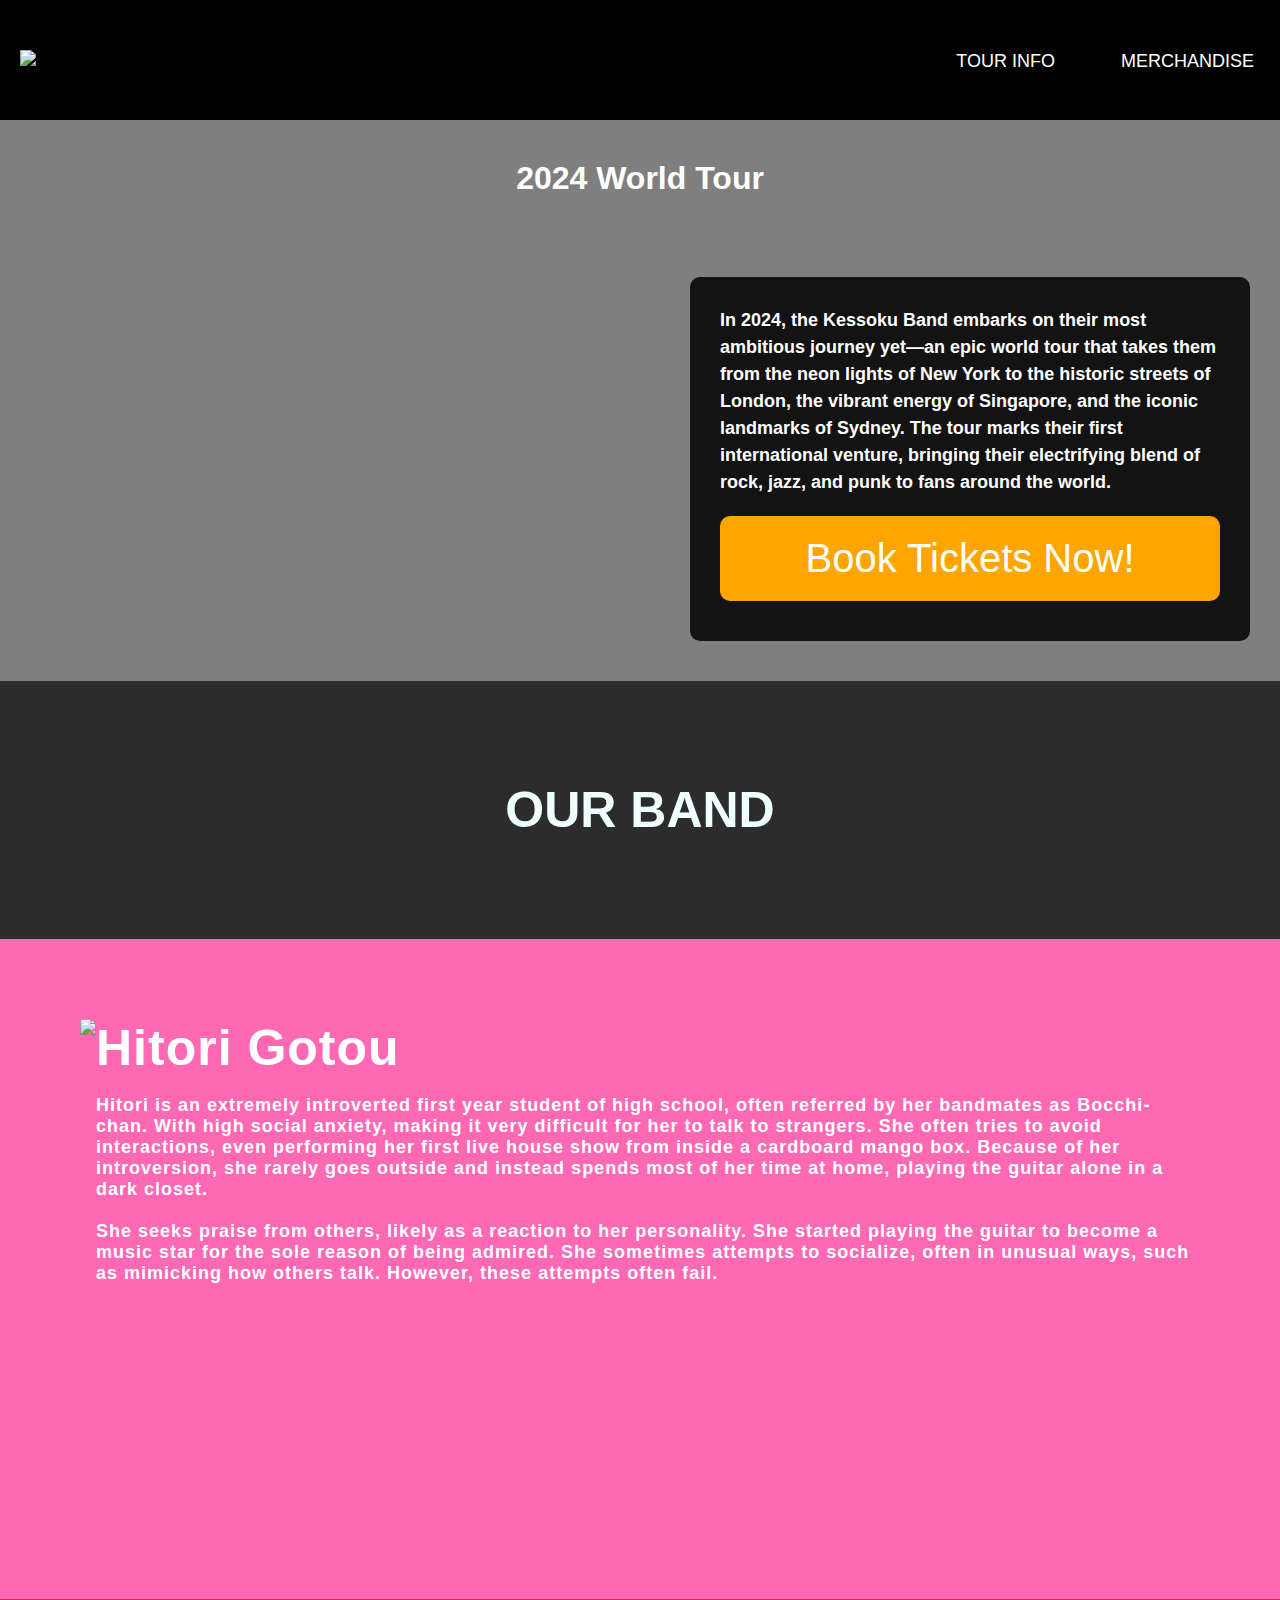
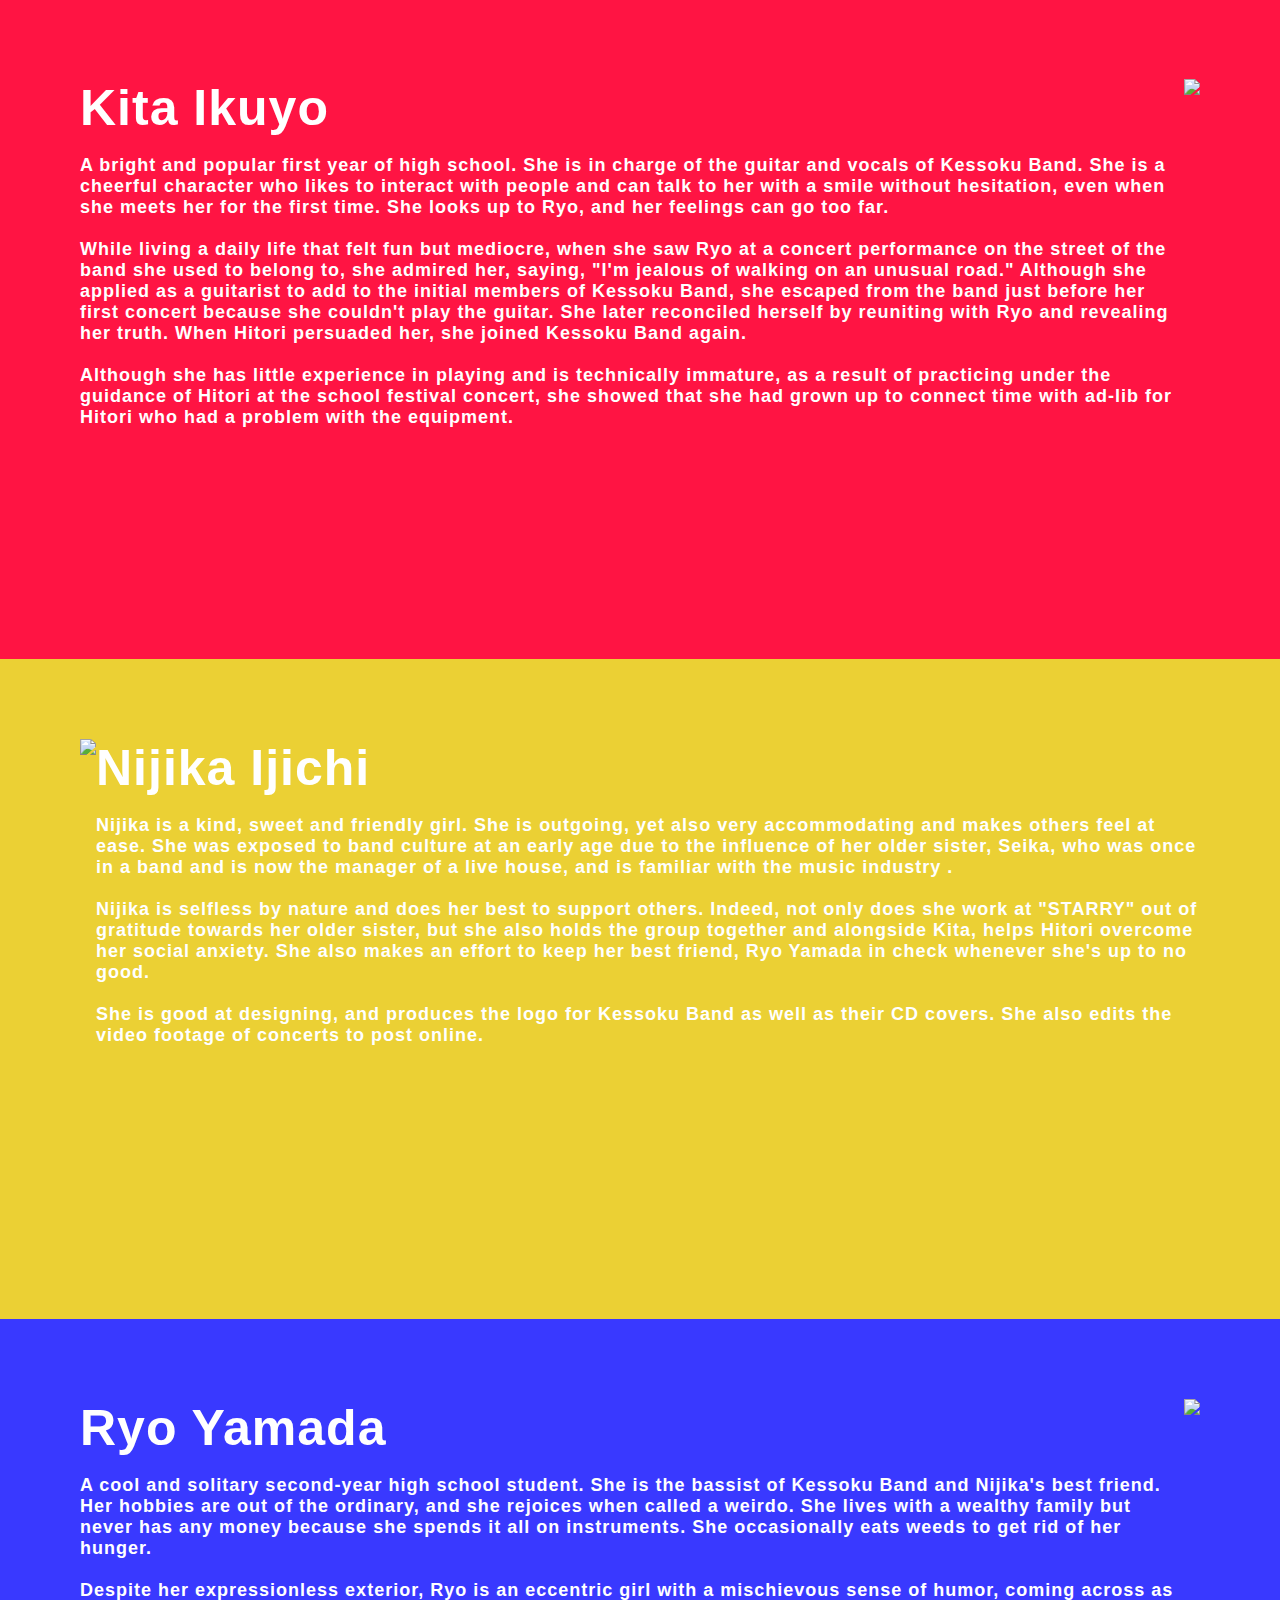
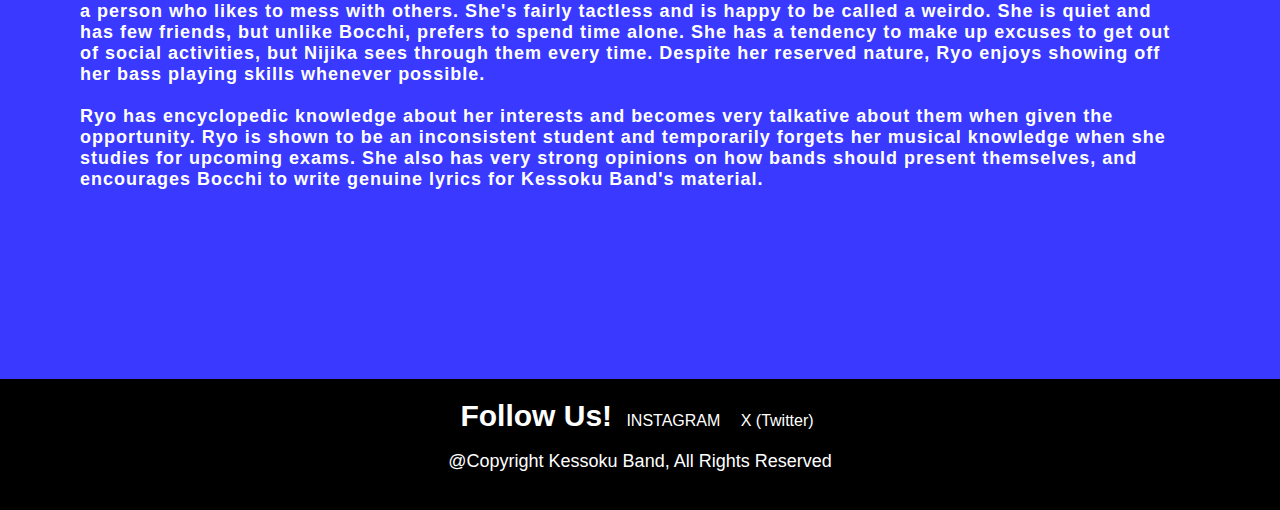
==== index.html @ 8f7a017b "w" ====
<!DOCTYPE html>
<html lang="en">
    <head>
        <title>Kessoku Band Official Website</title>
        <meta charset="UTF-8">
        <meta name="viewport" content="width=device-width, initial-scale=1.0">
        <link rel="stylesheet" href="Home-style.css">
    </head>
    <body>
        <header>
            <div class="flex-container">
                <div class="box" id="Top-Bar">
                    <a href="Home.html">
                        <img src="https://static.wikia.nocookie.net/bocchi-the-rock/images/6/68/Kessoku_Band_Logo.svg/revision/latest/scale-to-width-down/1000?cb=20221218052027"
                             height="120">
                    </a>
                </div>
            </div>
        
            <div class="button-container">
                <a href="Tour.html">
                    <button class="invisible-button1">Tour Info</button>
                </a>
                <a href="Merchandise.html">
                    <button class="invisible-button2">Merchandise</button>
                </a>
            </div>
        </header>

       

        <section id="section1">
            <h1> 2024 World Tour</h1>
            <div class="intro-container">
                <iframe width="560" height="315" src="https://www.youtube.com/embed/iZ_d6F_uywA?si=iFgRoFKEYOn3cvtF" title="YouTube video player" frameborder="0" allow="accelerometer; autoplay; clipboard-write; encrypted-media; gyroscope; picture-in-picture; web-share" referrerpolicy="strict-origin-when-cross-origin" allowfullscreen></iframe>
                <h2>
                    <p>
                        In 2024, the Kessoku Band embarks on their most ambitious journey yet—an epic world tour that takes them from the neon lights of New York to the historic streets of London, the vibrant energy of Singapore, and the iconic landmarks of Sydney. The tour marks their first international venture, bringing their electrifying blend of rock, jazz, and punk to fans around the world.
                    </p>
                    <a href="Tour.html">
                        <button class="big-button">Book Tickets Now!</button>
                    </a>
                </h2>
            </div>
        </section>
        <section id="section2">
            <div class="about-container">
                <h3>Our Band</h3>
            </div>
            <div class="bocchi-container">
                <img src="https://static.wikia.nocookie.net/bocchi-the-rock/images/9/98/Hitori_Gotoh_Character_Design_2.png/revision/latest?cb=20220915114341">
                <strong style="font-size: 50px; letter-spacing: 1px; color: white; font-family: Impact, Haettenschweiler, 'Arial Narrow Bold', sans-serif;">Hitori Gotou
                    <p>
                        Hitori is an extremely introverted first year student of high school, often referred by her bandmates as Bocchi-chan. With high social anxiety, making it very difficult for her to talk to strangers. She often tries to avoid interactions, even performing her first live house show from inside a cardboard mango box. Because of her introversion, she rarely goes outside and instead spends most of her time at home, playing the guitar alone in a dark closet.
                        <br><br>
                        She seeks praise from others, likely as a reaction to her personality. She started playing the guitar to become a music star for the sole reason of being admired. She sometimes attempts to socialize, often in unusual ways, such as mimicking how others talk. However, these attempts often fail.
                    </p>
                </strong>
            </div>
            <div class="kita-container">
                <img src="https://static.wikia.nocookie.net/bocchi-the-rock/images/a/a8/Ikuyo_Kita_Character_Design_2.png/revision/latest?cb=20220915114342">
                <strong style="font-size: 50px; letter-spacing: 1px; color: white; font-family: Impact, Haettenschweiler, 'Arial Narrow Bold', sans-serif;">Kita Ikuyo
                    <p>
                        A bright and popular first year of high school. She is in charge of the guitar and vocals of Kessoku Band. She is a cheerful character who likes to interact with people and can talk to her with a smile without hesitation, even when she meets her for the first time. She looks up to Ryo, and her feelings can go too far.
                    
                        <br><br>
                        While living a daily life that felt fun but mediocre, when she saw Ryo at a concert performance on the street of the band she used to belong to, she admired her, saying, "I'm jealous of walking on an unusual road." Although she applied as a guitarist to add to the initial members of Kessoku Band, she escaped from the band just before her first concert because she couldn't play the guitar. She later reconciled herself by reuniting with Ryo and revealing her truth. When Hitori persuaded her, she joined Kessoku Band again.
                        <br><br>
                        Although she has little experience in playing and is technically immature, as a result of practicing under the guidance of Hitori at the school festival concert, she showed that she had grown up to connect time with ad-lib for Hitori who had a problem with the equipment.
                        
                    </p>
                </strong>
            </div>
            <div class="nijika-container">
                <img src="https://static.wikia.nocookie.net/bocchi-the-rock/images/9/92/Nijika_Ijichi_Character_Design_2.png/revision/latest?cb=20220915114343">
                <strong style="font-size: 50px; letter-spacing: 1px; color: white; font-family: Impact, Haettenschweiler, 'Arial Narrow Bold', sans-serif;">Nijika Ijichi
                    <p>
                        Nijika is a kind, sweet and friendly girl. She is outgoing, yet also very accommodating and makes others feel at ease. She was exposed to band culture at an early age due to the influence of her older sister, Seika, who was once in a band and is now the manager of a live house, and is familiar with the music industry .
                        <br><br>
                        
                        Nijika is selfless by nature and does her best to support others. Indeed, not only does she work at "STARRY" out of gratitude towards her older sister, but she also holds the group together and alongside Kita, helps Hitori overcome her social anxiety. She also makes an effort to keep her best friend, Ryo Yamada in check whenever she's up to no good.
                        <br><br>
                        She is good at designing, and produces the logo for Kessoku Band as well as their CD covers. She also edits the video footage of concerts to post online.
                    </p>
                </strong>
            </div>
            <div class="ryo-container">
                <img src="https://static.wikia.nocookie.net/bocchi-the-rock/images/4/4a/Ryo_Yamada_Character_Design_2.png/revision/latest?cb=20220915114345">
                <strong style="font-size: 50px;letter-spacing: 1px; color: white; font-family: Impact, Haettenschweiler, 'Arial Narrow Bold', sans-serif;">Ryo Yamada
                    <p>
                        A cool and solitary second-year high school student. She is the bassist of Kessoku Band and Nijika's best friend. Her hobbies are out of the ordinary, and she rejoices when called a weirdo. She lives with a wealthy family but never has any money because she spends it all on instruments. She occasionally eats weeds to get rid of her hunger.
                        <br><br>
                        Despite her expressionless exterior, Ryo is an eccentric girl with a mischievous sense of humor, coming across as a person who likes to mess with others. She's fairly tactless and is happy to be called a weirdo. She is quiet and has few friends, but unlike Bocchi, prefers to spend time alone. She has a tendency to make up excuses to get out of social activities, but Nijika sees through them every time. Despite her reserved nature, Ryo enjoys showing off her bass playing skills whenever possible.
                        <br><br>
                        Ryo has encyclopedic knowledge about her interests and becomes very talkative about them when given the opportunity. Ryo is shown to be an inconsistent student and temporarily forgets her musical knowledge when she studies for upcoming exams. She also has very strong opinions on how bands should present themselves, and encourages Bocchi to write genuine lyrics for Kessoku Band's material.
                    </p>
                </strong>
            </div>

        </section>
        <footer>
            <div class="footer-container">
                <b style="font-size: 30px; color: white; font-family: 'Segoe UI', Tahoma, Geneva, Verdana, sans-serif;">
                    Follow Us!
                    <a href="https://www.instagram.com/btr_anime/?hl=en">
                        <button class="instagram">INSTAGRAM</button>
                    </a>
                    <a href="https://x.com/btr_anime">
                        <button class="twitter">X (Twitter)</button>
                    </a>
                    
                </b>
                <p style="color: white;">@Copyright Kessoku Band, All Rights Reserved</p>
            </div>
            
            
        </footer>
    </body>
</html>
---- Home-style.css ----
@media only screen and (max-width: 600px) {
    body {
        font-size: 14px;  /* Adjust font size for smaller screens */
    }

    header {
        padding: 10px;
    }
    
    .container {
        width: 100%;  /* Full-width layout for small screens */
    }
}


body {
    background-image: url("https://static.animecorner.me/2024/04/1712900913-6965.webp");
    background-size: cover; /* Ensure it covers the entire screen */
    background-position: center; /* Centers the background image */
    background-attachment: fixed; /* Keeps the background fixed while scrolling */
    margin: 0; /* Removes default margin */
    padding: 0; /* Removes default padding */
    position: relative; /* Ensure that pseudo-element can be positioned absolutely */
}



.flex-container {
    display: flex;
    justify-content: space-between; /* Spreads content evenly */
    align-items: center; /* Centers items vertically */
    height: 120px;
    background-color: black;
    padding: 0 20px; /* Adds padding on the sides for spacing */
}

#Top-Bar img {
    height: 120px; /* Ensures the image has a consistent height */
    object-fit: contain; /* Prevents image distortion */
}

button {
    background: none; /* Removes button background */
    border: none; /* Removes border */
    color: white; /* Sets text color */
    font-size: 16px; /* Adjusts font size */
    cursor: pointer; /* Indicates it's clickable */
    transition: 0.3s ease; /* Smooth hover effect */
}
.button-container {
    position: absolute; /* Position this container absolutely within the body */
    top: 50px;  /* Adjust the top position */
    right: 20px;  /* Adjust the right position */
    justify-content: flex-end;  /* Aligns buttons to the right side */
    text-decoration: none;
}
button:hover {
    opacity: 0.7; /* Changes opacity when hovering */
}

button:focus {
    outline: none; /* Remove outline on focus */
}

.invisible-button1, .invisible-button2 {
    font-size: 18px; /* Increases button font size */
    text-transform: uppercase; /* Makes the text uppercase */
    margin-left: 50px;  /* Adds space between buttons */
}

.intro-container{
    justify-content: center;

}

a {
    text-decoration: none;
}
 h1 {
    color: white;
    display: flex;
    justify-content: center;
    align-items: center;
    margin: 0;
    font-size: 2rem;
    font-family: 'Franklin Gothic Medium', 'Arial Narrow', Arial, sans-serif;
    padding: 40px;
}
 h2 {
    background-color: rgb(19, 19, 19);
    padding: 30px;
    color: rgb(255, 255, 255);
    font-family: Arial, Helvetica, sans-serif;
    border-radius: 10px;
    display: flex;
    flex-direction: column;  /* Stack h2 content vertically */
    justify-content: center;  /* Centers content inside the h2 */
    gap: 10px;  /* Adds space between the p and the h2 title */
    width: 500px;  /* Set fixed width */
    overflow: auto;

}
#section1{
    background-color: rgba(0, 0, 0, 0.5);
    background-blend-mode: darken;
    
}
.intro-container {
    display: flex;
    justify-content: center;  /* Centers content horizontally */
    align-items: center;      /* Centers content vertically */
    gap: 100px;                /* Adds space between iframe and h1 */
    max-width: 100%;          /* Prevents overflow */
    padding: 20px;            /* Optional padding */
}

p{
    font-size: large;
    font-family: 'Gill Sans', 'Gill Sans MT', Calibri, 'Trebuchet MS', sans-serif;
}
h2 p {
    margin: 0;  /* Removes default margin for p */
    line-height: 1.5;  /* Adjust line height for spacing between text lines */
}
.big-button{
    background-color: orange;
    font-family: Impact, Haettenschweiler, 'Arial Narrow Bold', sans-serif ;

    font-size: 40px;
    padding: 20px;
    width: 500px;
    border-radius: 10px;

    display: block;   /* Makes the button a block-level element */
    margin: 10px auto;   
    text-align: center;

}
.about-container{
    text-transform: uppercase;
    font-family: 'Trebuchet MS', 'Lucida Sans Unicode', 'Lucida Grande', 'Lucida Sans', Arial, sans-serif;
    display: flex;
    background-color: rgb(44, 44, 44);
    justify-content: center;
    padding: 50px;

}
h3{
    font-size: 50px;
    color: azure;
}

.bocchi-container{
    background-color: rgb(255, 105, 180);
    display: flex;
    padding: 80px;
}
.bocchi-container img{
    height: 500px;
}
.kita-container{
    background-color: rgb(255, 20, 67);
    display: flex;
    flex-direction: row-reverse;
    padding: 80px;
}
.kita-container img{
    height: 500px;
}
.nijika-container{
    background-color: rgb(235, 208, 52);
    display: flex;
    padding: 80px;
}
.nijika-container img{
    height: 500px;
}
    
.ryo-container{
    background-color: rgb(57, 57, 255);
    display: flex;
    flex-direction: row-reverse;
    padding: 80px;
}
.ryo-container img{
    height: 500px;
}
.footer-container{
    background-color: black;
    display: flex;
    justify-content: center;
    flex-direction: column;  /* Stack the items vertically */
    align-items: center;     /* Center the items horizontally */
    padding: 20px;
}
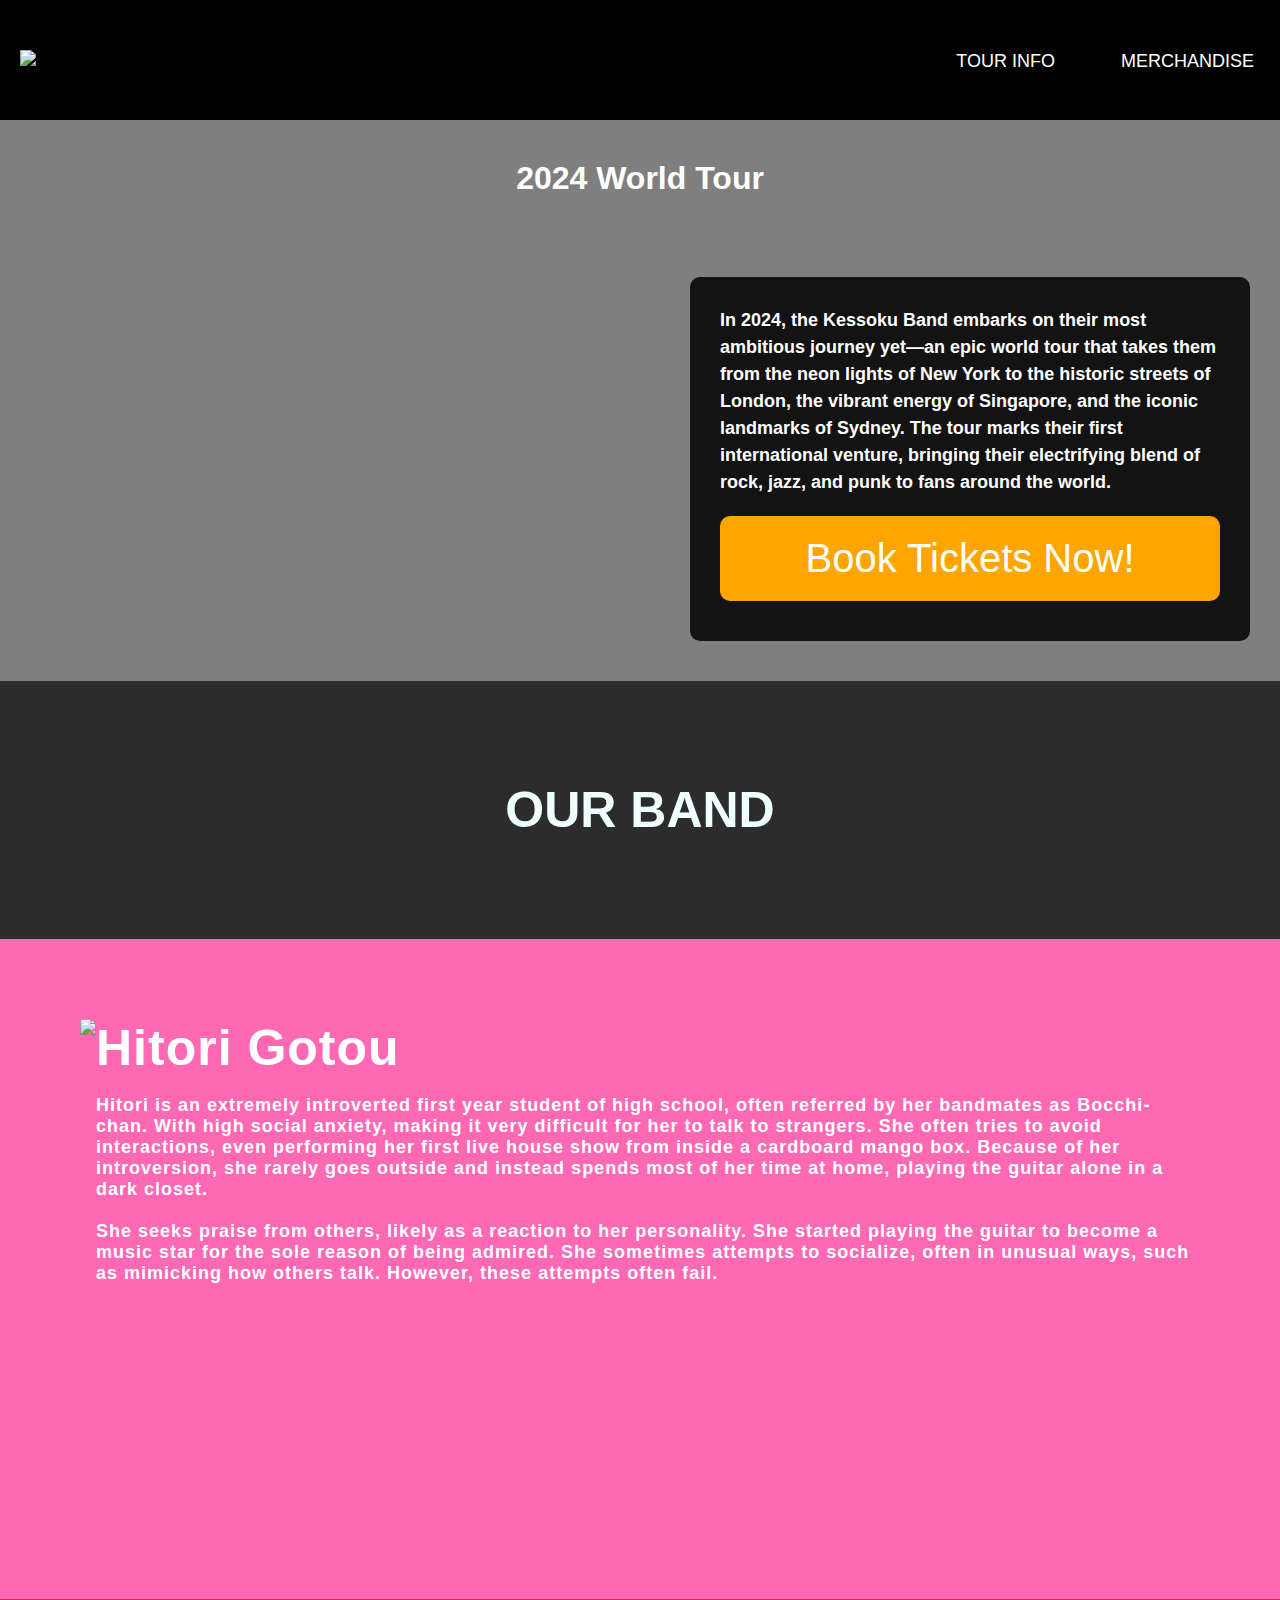
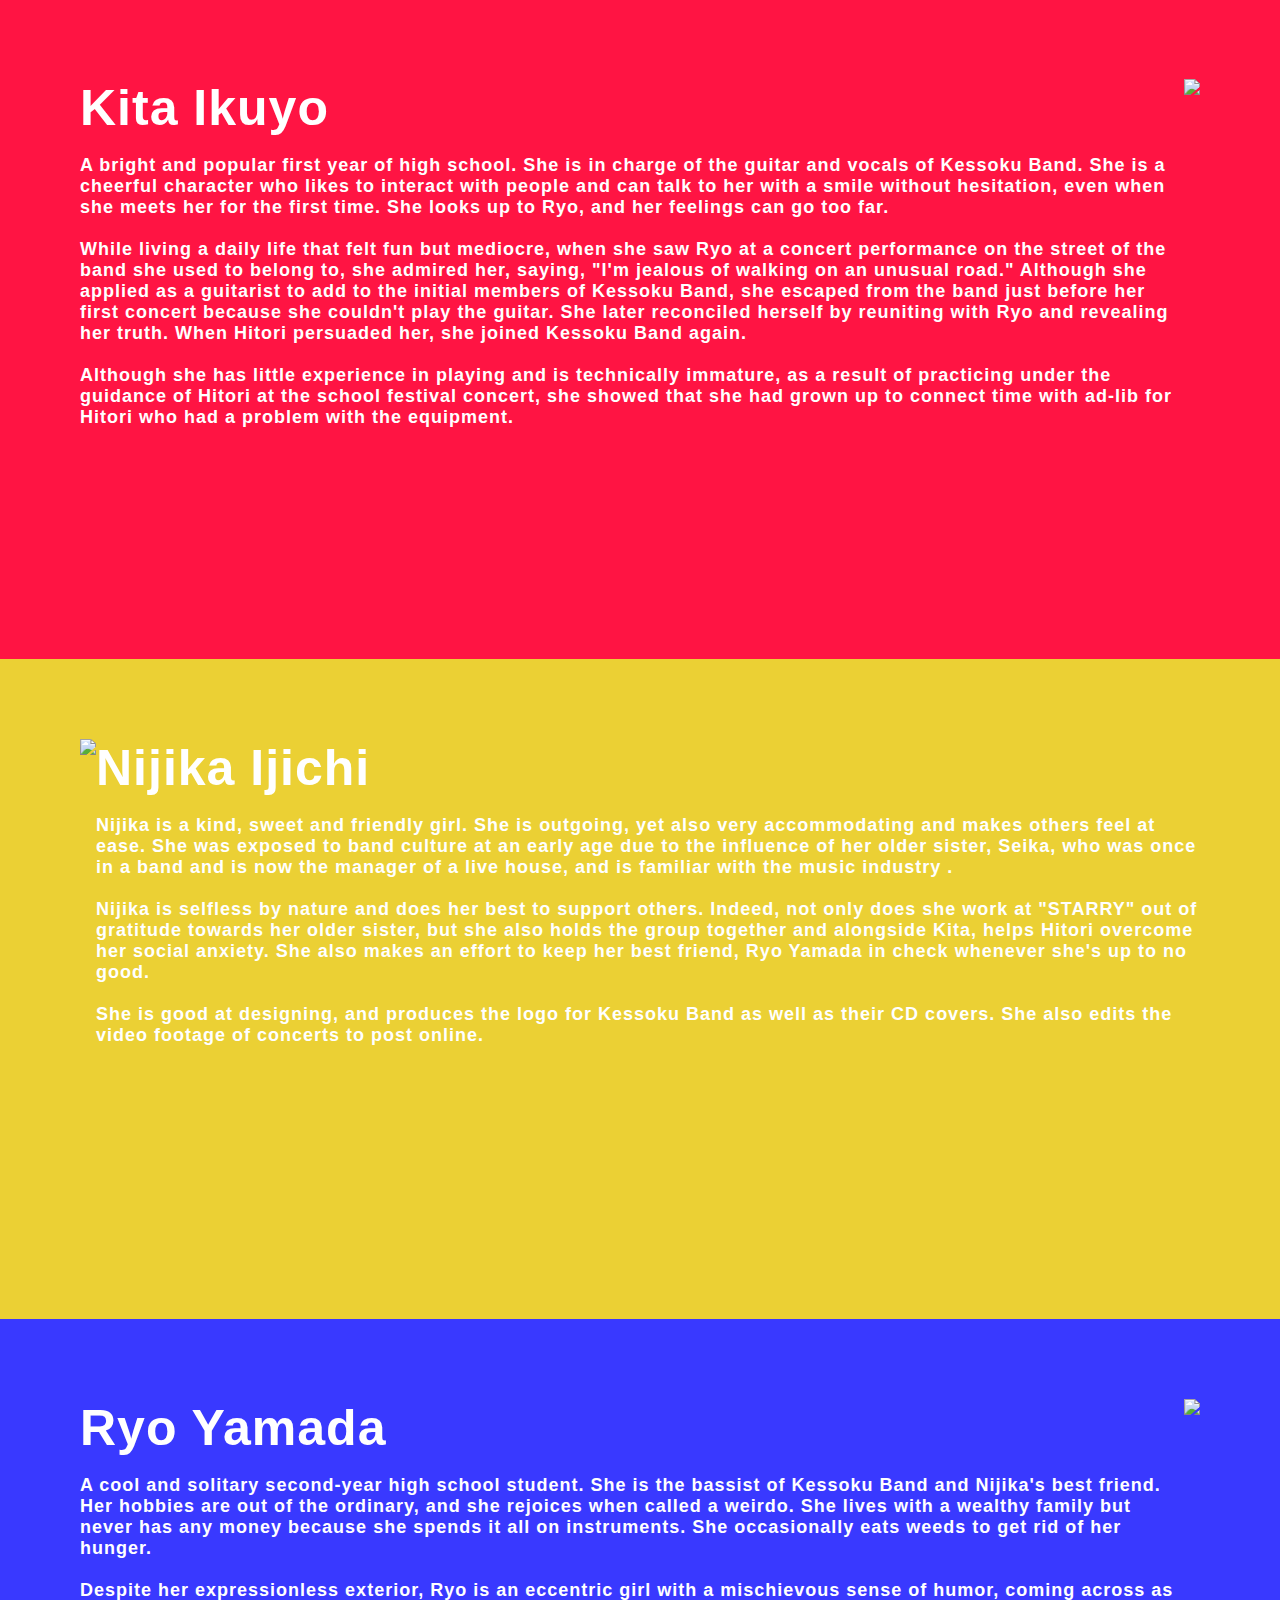
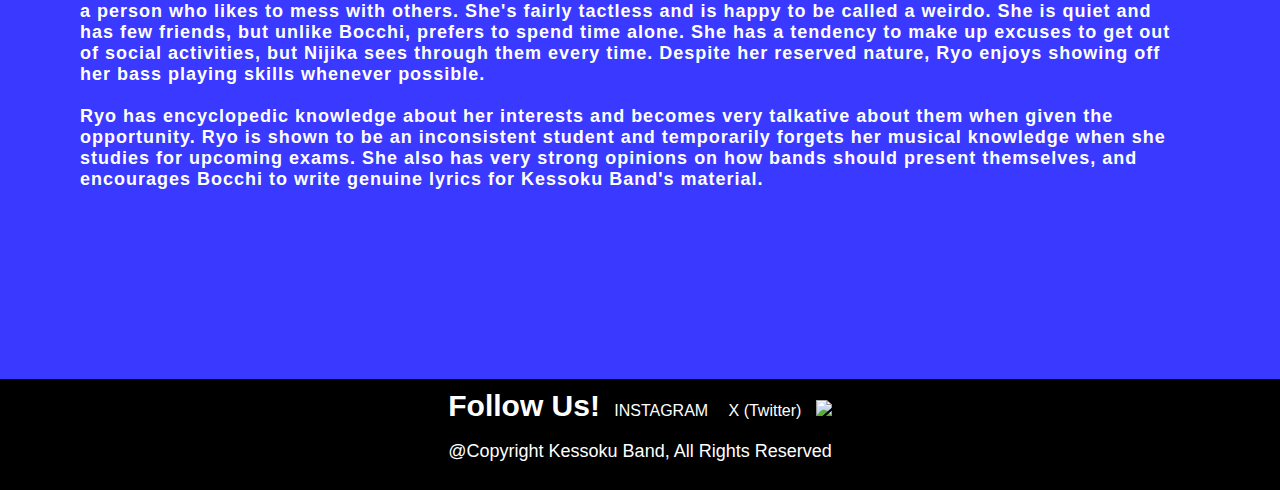
==== commit 33d228a8: "ew" ====
--- a/index.html
+++ b/index.html
@@ -4,13 +4,13 @@
         <title>Kessoku Band Official Website</title>
         <meta charset="UTF-8">
         <meta name="viewport" content="width=device-width, initial-scale=1.0">
-        <link rel="stylesheet" href="Home-style.css">
+        <link rel="stylesheet" href="index-style.css">
     </head>
     <body>
         <header>
             <div class="flex-container">
                 <div class="box" id="Top-Bar">
-                    <a href="Home.html">
+                    <a href="index.html">
                         <img src="https://static.wikia.nocookie.net/bocchi-the-rock/images/6/68/Kessoku_Band_Logo.svg/revision/latest/scale-to-width-down/1000?cb=20221218052027"
                              height="120">
                     </a>
@@ -108,7 +108,8 @@
                     <a href="https://x.com/btr_anime">
                         <button class="twitter">X (Twitter)</button>
                     </a>
-                    
+                    <img src="https://upload.wikimedia.org/wikipedia/commons/thumb/a/a8/Bocchi_the_Rock%21_logo.svg/1280px-Bocchi_the_Rock%21_logo.svg.png" 
+                    style="width: 200px; height: auto;">
                 </b>
                 <p style="color: white;">@Copyright Kessoku Band, All Rights Reserved</p>
             </div>
--- a/index-style.css
+++ b/index-style.css
@@ -0,0 +1,195 @@
+@media only screen and (max-width: 600px) {
+    body {
+        font-size: 14px;  /* Adjust font size for smaller screens */
+    }
+
+    header {
+        padding: 10px;
+    }
+    
+    .container {
+        width: 100%;  /* Full-width layout for small screens */
+    }
+}
+
+
+body {
+    background-image: url("https://static.animecorner.me/2024/04/1712900913-6965.webp");
+    background-size: cover; /* Ensure it covers the entire screen */
+    background-position: center; /* Centers the background image */
+    background-attachment: fixed; /* Keeps the background fixed while scrolling */
+    margin: 0; /* Removes default margin */
+    padding: 0; /* Removes default padding */
+    position: relative; /* Ensure that pseudo-element can be positioned absolutely */
+}
+
+
+
+.flex-container {
+    display: flex;
+    justify-content: space-between; /* Spreads content evenly */
+    align-items: center; /* Centers items vertically */
+    height: 120px;
+    background-color: black;
+    padding: 0 20px; /* Adds padding on the sides for spacing */
+}
+
+#Top-Bar img {
+    height: 120px; /* Ensures the image has a consistent height */
+    object-fit: contain; /* Prevents image distortion */
+}
+
+button {
+    background: none; /* Removes button background */
+    border: none; /* Removes border */
+    color: white; /* Sets text color */
+    font-size: 16px; /* Adjusts font size */
+    cursor: pointer; /* Indicates it's clickable */
+    transition: 0.3s ease; /* Smooth hover effect */
+}
+.button-container {
+    position: absolute; /* Position this container absolutely within the body */
+    top: 50px;  /* Adjust the top position */
+    right: 20px;  /* Adjust the right position */
+    justify-content: flex-end;  /* Aligns buttons to the right side */
+    text-decoration: none;
+}
+button:hover {
+    opacity: 0.7; /* Changes opacity when hovering */
+}
+
+button:focus {
+    outline: none; /* Remove outline on focus */
+}
+
+.invisible-button1, .invisible-button2 {
+    font-size: 18px; /* Increases button font size */
+    text-transform: uppercase; /* Makes the text uppercase */
+    margin-left: 50px;  /* Adds space between buttons */
+}
+
+.intro-container{
+    justify-content: center;
+
+}
+
+a {
+    text-decoration: none;
+}
+ h1 {
+    color: white;
+    display: flex;
+    justify-content: center;
+    align-items: center;
+    margin: 0;
+    font-size: 2rem;
+    font-family: 'Franklin Gothic Medium', 'Arial Narrow', Arial, sans-serif;
+    padding: 40px;
+}
+ h2 {
+    background-color: rgb(19, 19, 19);
+    padding: 30px;
+    color: rgb(255, 255, 255);
+    font-family: Arial, Helvetica, sans-serif;
+    border-radius: 10px;
+    display: flex;
+    flex-direction: column;  /* Stack h2 content vertically */
+    justify-content: center;  /* Centers content inside the h2 */
+    gap: 10px;  /* Adds space between the p and the h2 title */
+    width: 500px;  /* Set fixed width */
+    overflow: auto;
+
+}
+#section1{
+    background-color: rgba(0, 0, 0, 0.5);
+    background-blend-mode: darken;
+    
+}
+.intro-container {
+    display: flex;
+    justify-content: center;  /* Centers content horizontally */
+    align-items: center;      /* Centers content vertically */
+    gap: 100px;                /* Adds space between iframe and h1 */
+    max-width: 100%;          /* Prevents overflow */
+    padding: 20px;            /* Optional padding */
+}
+
+p{
+    font-size: large;
+    font-family: 'Gill Sans', 'Gill Sans MT', Calibri, 'Trebuchet MS', sans-serif;
+}
+h2 p {
+    margin: 0;  /* Removes default margin for p */
+    line-height: 1.5;  /* Adjust line height for spacing between text lines */
+}
+.big-button{
+    background-color: orange;
+    font-family: Impact, Haettenschweiler, 'Arial Narrow Bold', sans-serif ;
+
+    font-size: 40px;
+    padding: 20px;
+    width: 500px;
+    border-radius: 10px;
+
+    display: block;   /* Makes the button a block-level element */
+    margin: 10px auto;   
+    text-align: center;
+
+}
+.about-container{
+    text-transform: uppercase;
+    font-family: 'Trebuchet MS', 'Lucida Sans Unicode', 'Lucida Grande', 'Lucida Sans', Arial, sans-serif;
+    display: flex;
+    background-color: rgb(44, 44, 44);
+    justify-content: center;
+    padding: 50px;
+
+}
+h3{
+    font-size: 50px;
+    color: azure;
+}
+
+.bocchi-container{
+    background-color: rgb(255, 105, 180);
+    display: flex;
+    padding: 80px;
+}
+.bocchi-container img{
+    height: 500px;
+}
+.kita-container{
+    background-color: rgb(255, 20, 67);
+    display: flex;
+    flex-direction: row-reverse;
+    padding: 80px;
+}
+.kita-container img{
+    height: 500px;
+}
+.nijika-container{
+    background-color: rgb(235, 208, 52);
+    display: flex;
+    padding: 80px;
+}
+.nijika-container img{
+    height: 500px;
+}
+    
+.ryo-container{
+    background-color: rgb(57, 57, 255);
+    display: flex;
+    flex-direction: row-reverse;
+    padding: 80px;
+}
+.ryo-container img{
+    height: 500px;
+}
+.footer-container{
+    background-color: black;
+    display: flex;
+    justify-content: center;
+    flex-direction: column;  /* Stack the items vertically */
+    align-items: center;     /* Center the items horizontally */
+    padding: 10px;
+}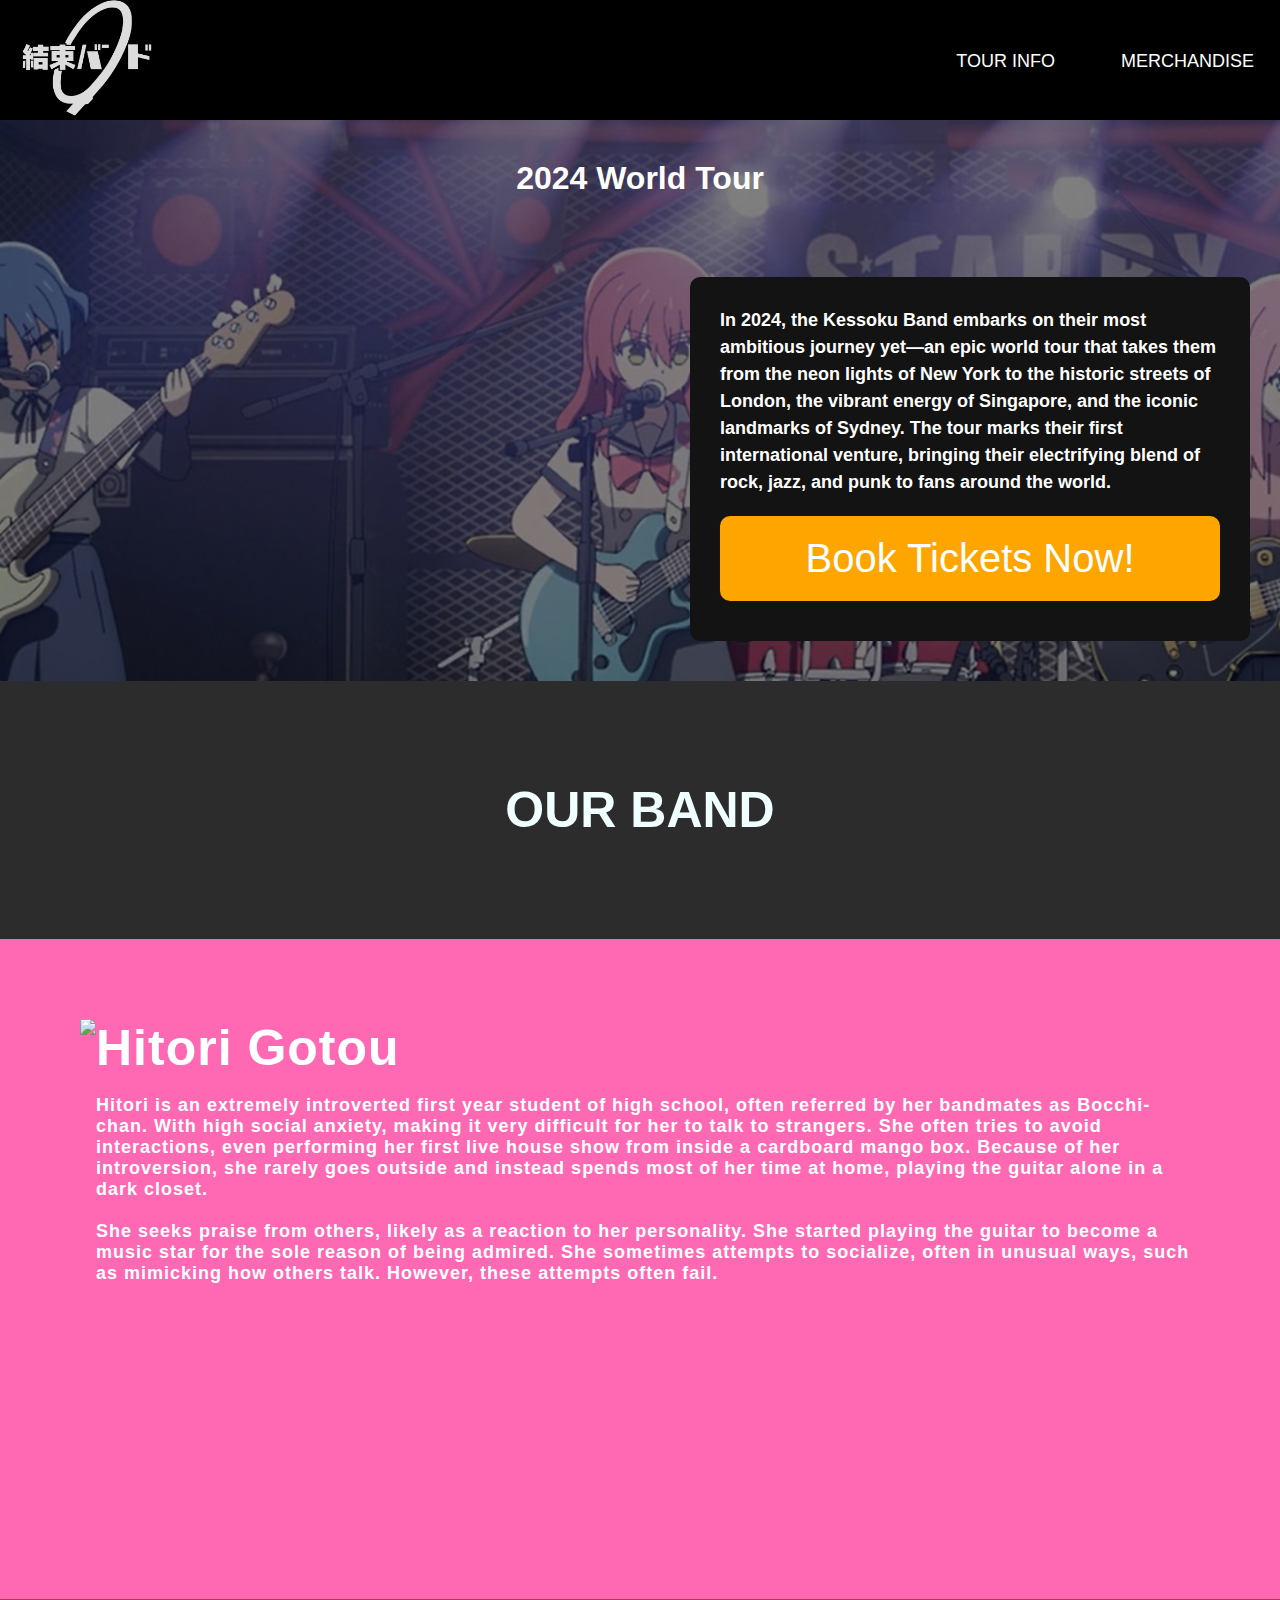
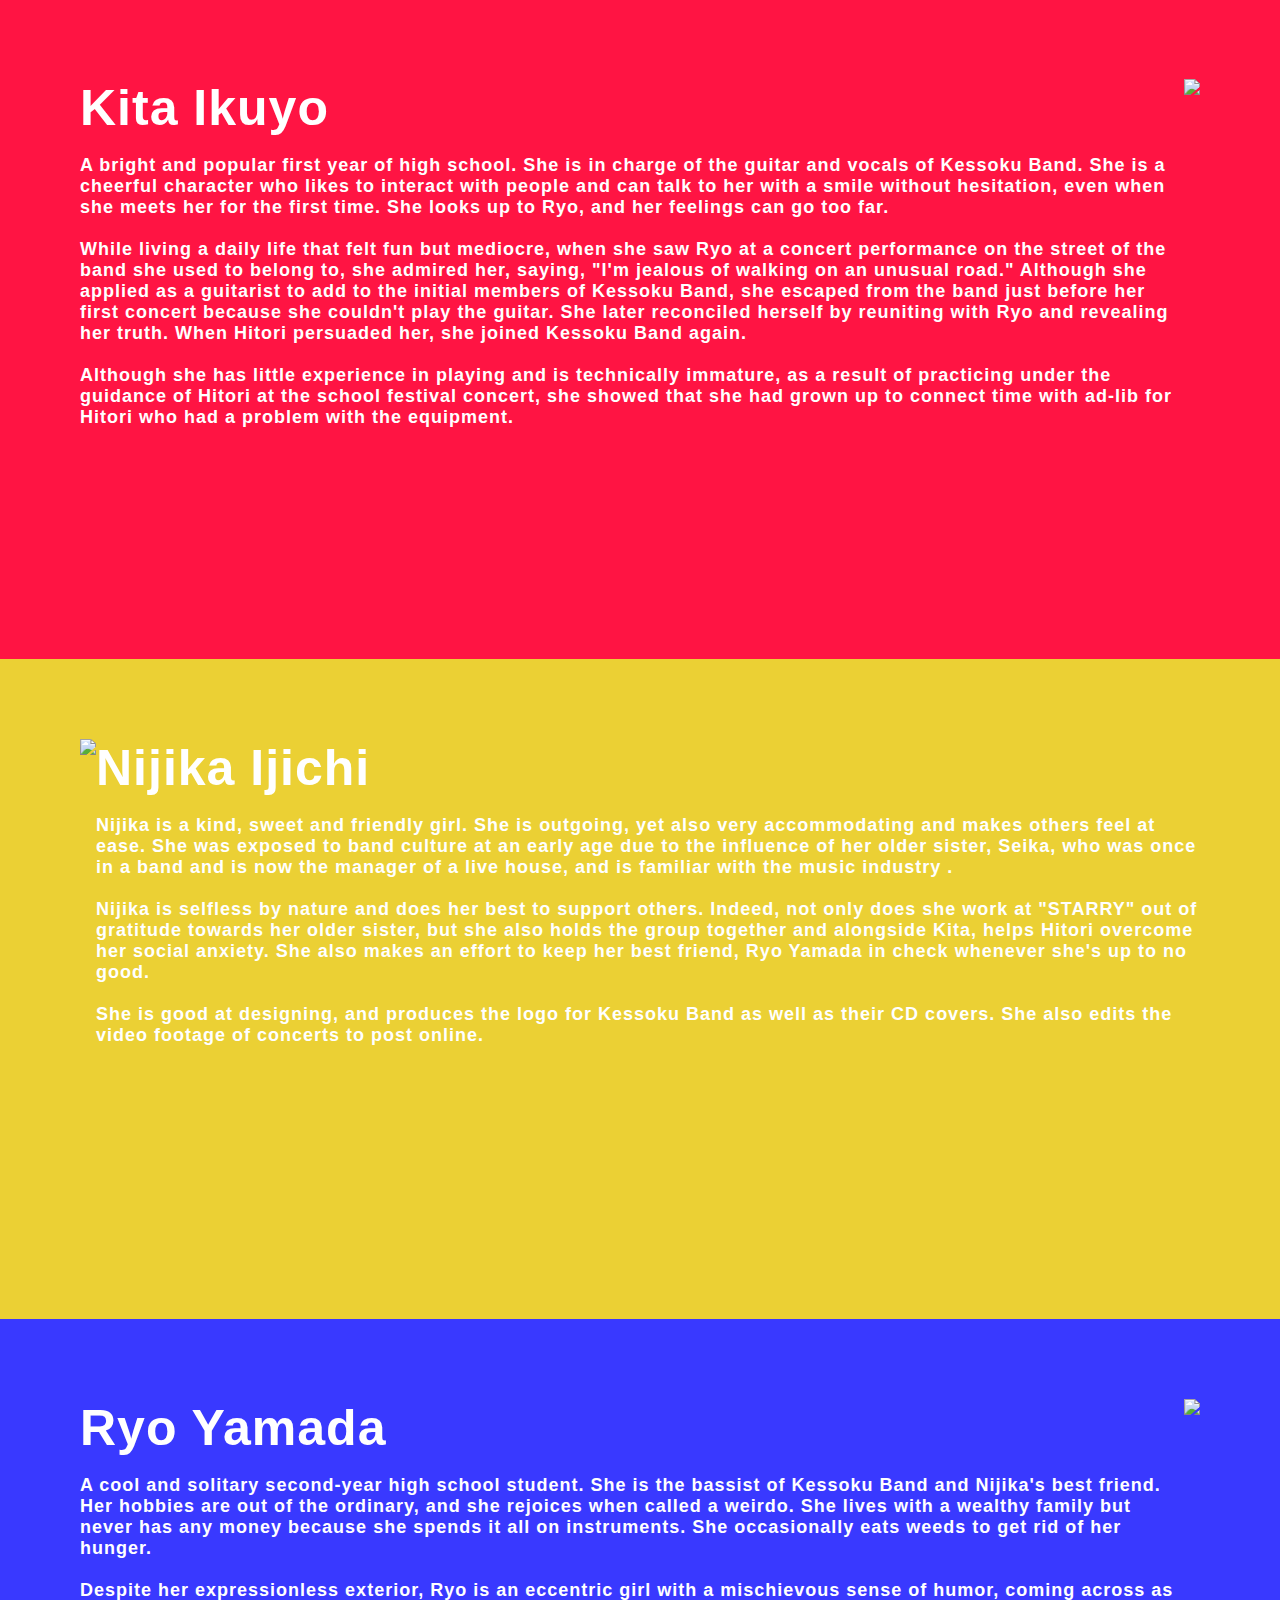
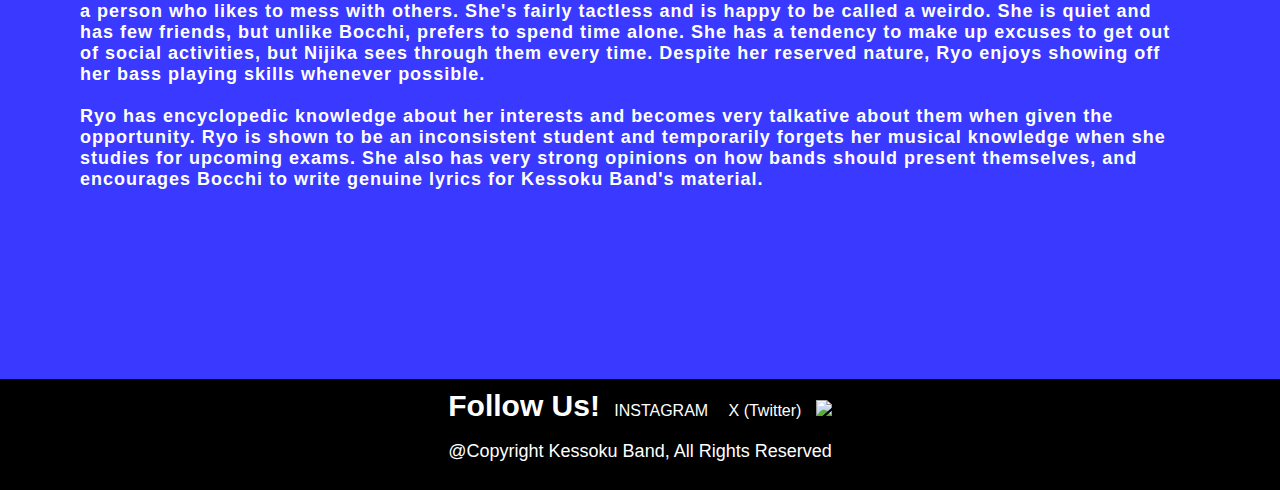
==== commit bba0da2d: "de" ====
--- a/index.html
+++ b/index.html
@@ -11,7 +11,7 @@
             <div class="flex-container">
                 <div class="box" id="Top-Bar">
                     <a href="index.html">
-                        <img src="https://static.wikia.nocookie.net/bocchi-the-rock/images/6/68/Kessoku_Band_Logo.svg/revision/latest/scale-to-width-down/1000?cb=20221218052027"
+                        <img src="images/Kessoku_Band_Logo.png"
                              height="120">
                     </a>
                 </div>
@@ -32,7 +32,7 @@
         <section id="section1">
             <h1> 2024 World Tour</h1>
             <div class="intro-container">
-                <iframe width="560" height="315" src="https://www.youtube.com/embed/iZ_d6F_uywA?si=iFgRoFKEYOn3cvtF" title="YouTube video player" frameborder="0" allow="accelerometer; autoplay; clipboard-write; encrypted-media; gyroscope; picture-in-picture; web-share" referrerpolicy="strict-origin-when-cross-origin" allowfullscreen></iframe>
+                <iframe width="560" height="315" src="https://www.youtube.com/embed/5tc14WHUoMw?si=J7QfgycBj4SPotGZ" title="YouTube video player" frameborder="0" allow="accelerometer; autoplay; clipboard-write; encrypted-media; gyroscope; picture-in-picture; web-share" referrerpolicy="strict-origin-when-cross-origin" allowfullscreen></iframe>
                 <h2>
                     <p>
                         In 2024, the Kessoku Band embarks on their most ambitious journey yet—an epic world tour that takes them from the neon lights of New York to the historic streets of London, the vibrant energy of Singapore, and the iconic landmarks of Sydney. The tour marks their first international venture, bringing their electrifying blend of rock, jazz, and punk to fans around the world.
--- a/index-style.css
+++ b/index-style.css
@@ -9,12 +9,77 @@
     
     .container {
         width: 100%;  /* Full-width layout for small screens */
+        padding: 0 10px;  /* Optional padding for mobile */
+    }
+
+    h1 {
+        font-size: 1.5rem;  /* Adjust font size for mobile */
+        padding: 20px;
+    }
+
+    .big-button {
+        width: 90%;  /* Make the button take up most of the width */
+        font-size: 30px;  /* Smaller font size for mobile */
+        padding: 15px;  /* Reduce padding */
+    }
+
+    .intro-container {
+        flex-direction: column;  /* Stack elements vertically on small screens */
+        gap: 20px;  /* Add space between items */
+        padding: 10px;  /* Optional padding */
+    }
+
+    .about-container {
+        flex-direction: column;  /* Stack elements vertically */
+        padding: 30px 10px;  /* Add padding on mobile */
+    }
+
+    .flex-container {
+        flex-direction: column;  /* Stack content vertically on small screens */
+        align-items: center;  /* Center content */
+        height: auto;  /* Allow the container to adjust height */
+    }
+
+    .flex-container img {
+        width: 100%;  /* Make images responsive */
+        height: auto;
+    }
+
+    .button-container {
+        position: static;  /* Reset absolute positioning on mobile */
+        width: 100%;  /* Full-width buttons */
+        text-align: center;
+    }
+
+    /* Adjust h2 width and padding for mobile */
+    h2 {
+        width: 100%;
+        padding: 20px;
+        font-size: 1.3rem;
+        margin: 10px 0;
+    }
+
+    .bocchi-container img, 
+    .kita-container img, 
+    .nijika-container img, 
+    .ryo-container img {
+        height: auto;  /* Ensure images scale properly on small screens */
+        max-width: 100%;  /* Make sure images don’t overflow */
+    }
+
+    .footer-container {
+        padding: 20px;
+    }
+
+    /* Additional tweaks for text in h2 */
+    h2 p {
+        font-size: 1rem;
     }
 }
 
 
 body {
-    background-image: url("https://static.animecorner.me/2024/04/1712900913-6965.webp");
+    background-image: url("images/index-background.jpg");
     background-size: cover; /* Ensure it covers the entire screen */
     background-position: center; /* Centers the background image */
     background-attachment: fixed; /* Keeps the background fixed while scrolling */
@@ -118,6 +183,7 @@
     font-size: large;
     font-family: 'Gill Sans', 'Gill Sans MT', Calibri, 'Trebuchet MS', sans-serif;
 }
+
 h2 p {
     margin: 0;  /* Removes default margin for p */
     line-height: 1.5;  /* Adjust line height for spacing between text lines */
@@ -192,4 +258,8 @@
     flex-direction: column;  /* Stack the items vertically */
     align-items: center;     /* Center the items horizontally */
     padding: 10px;
+}
+
+.footer-container p{
+    font-family: Arial, Helvetica, sans-serif;
 }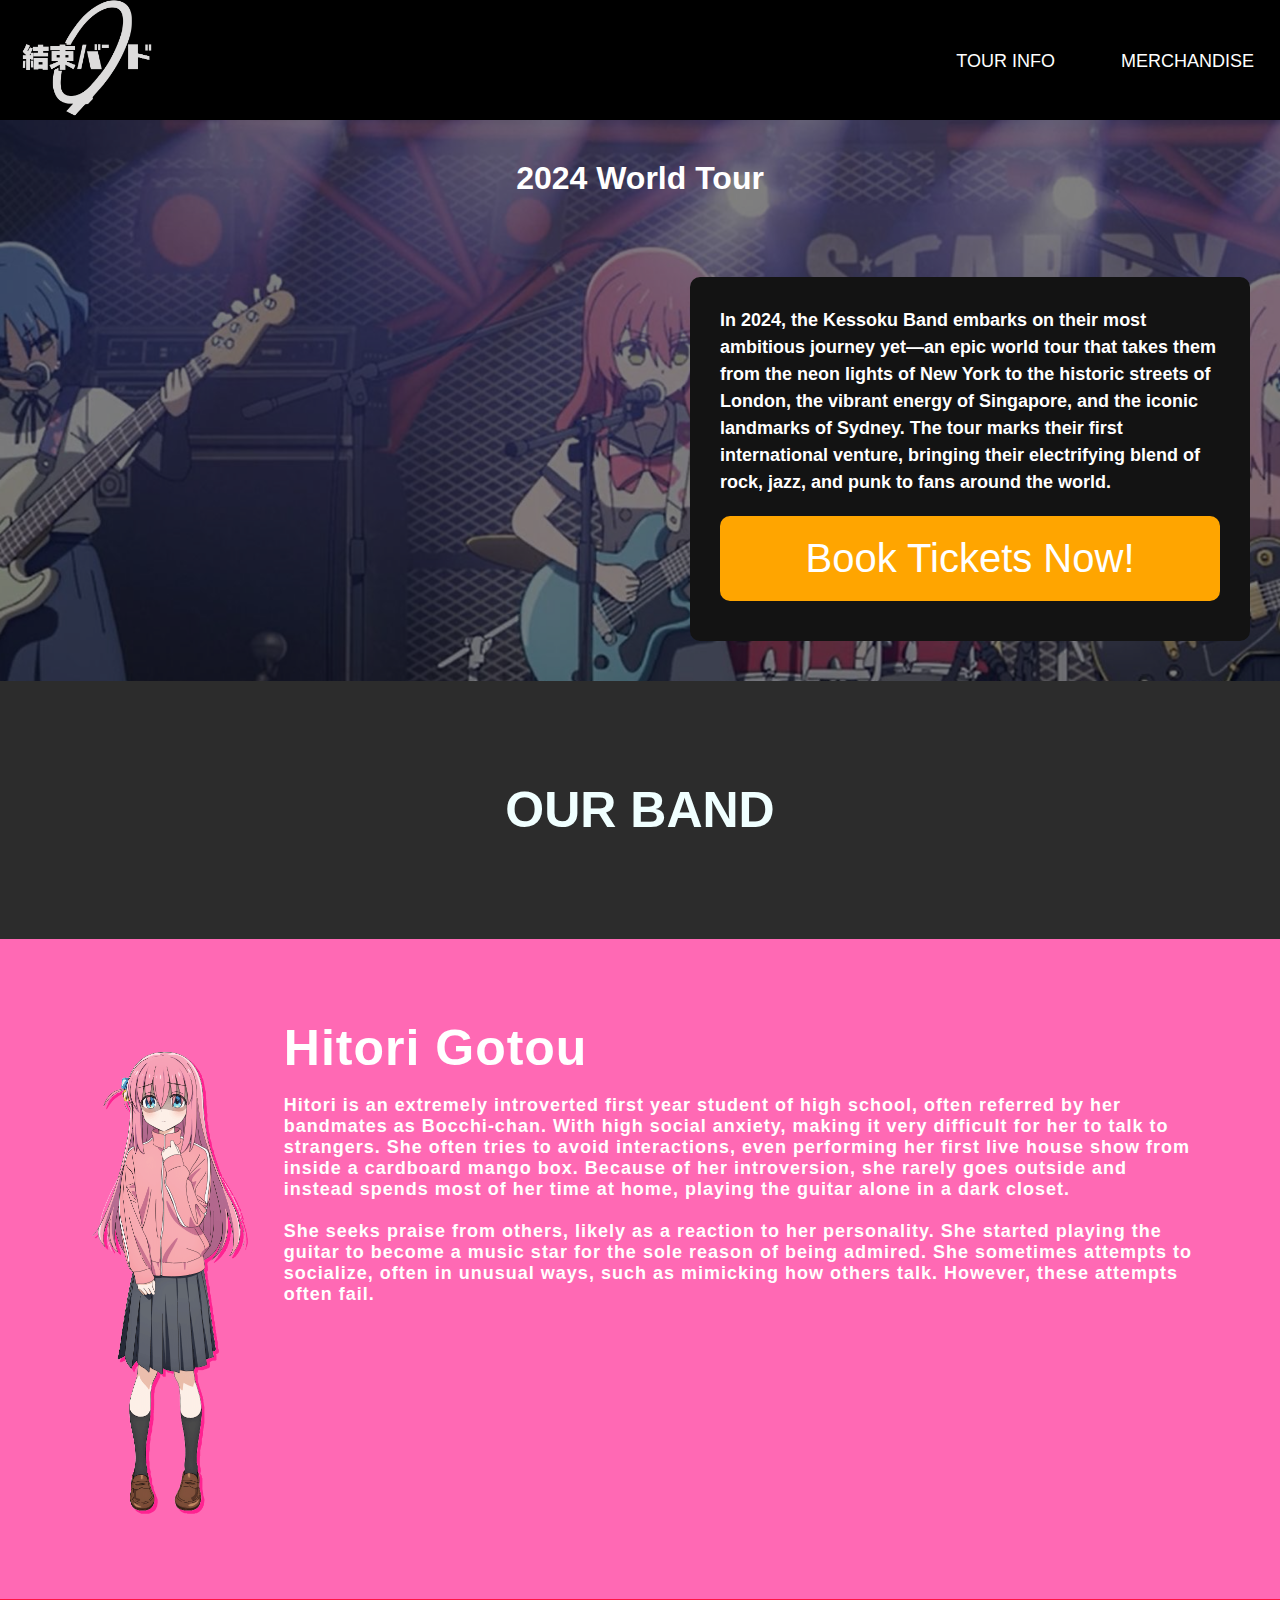
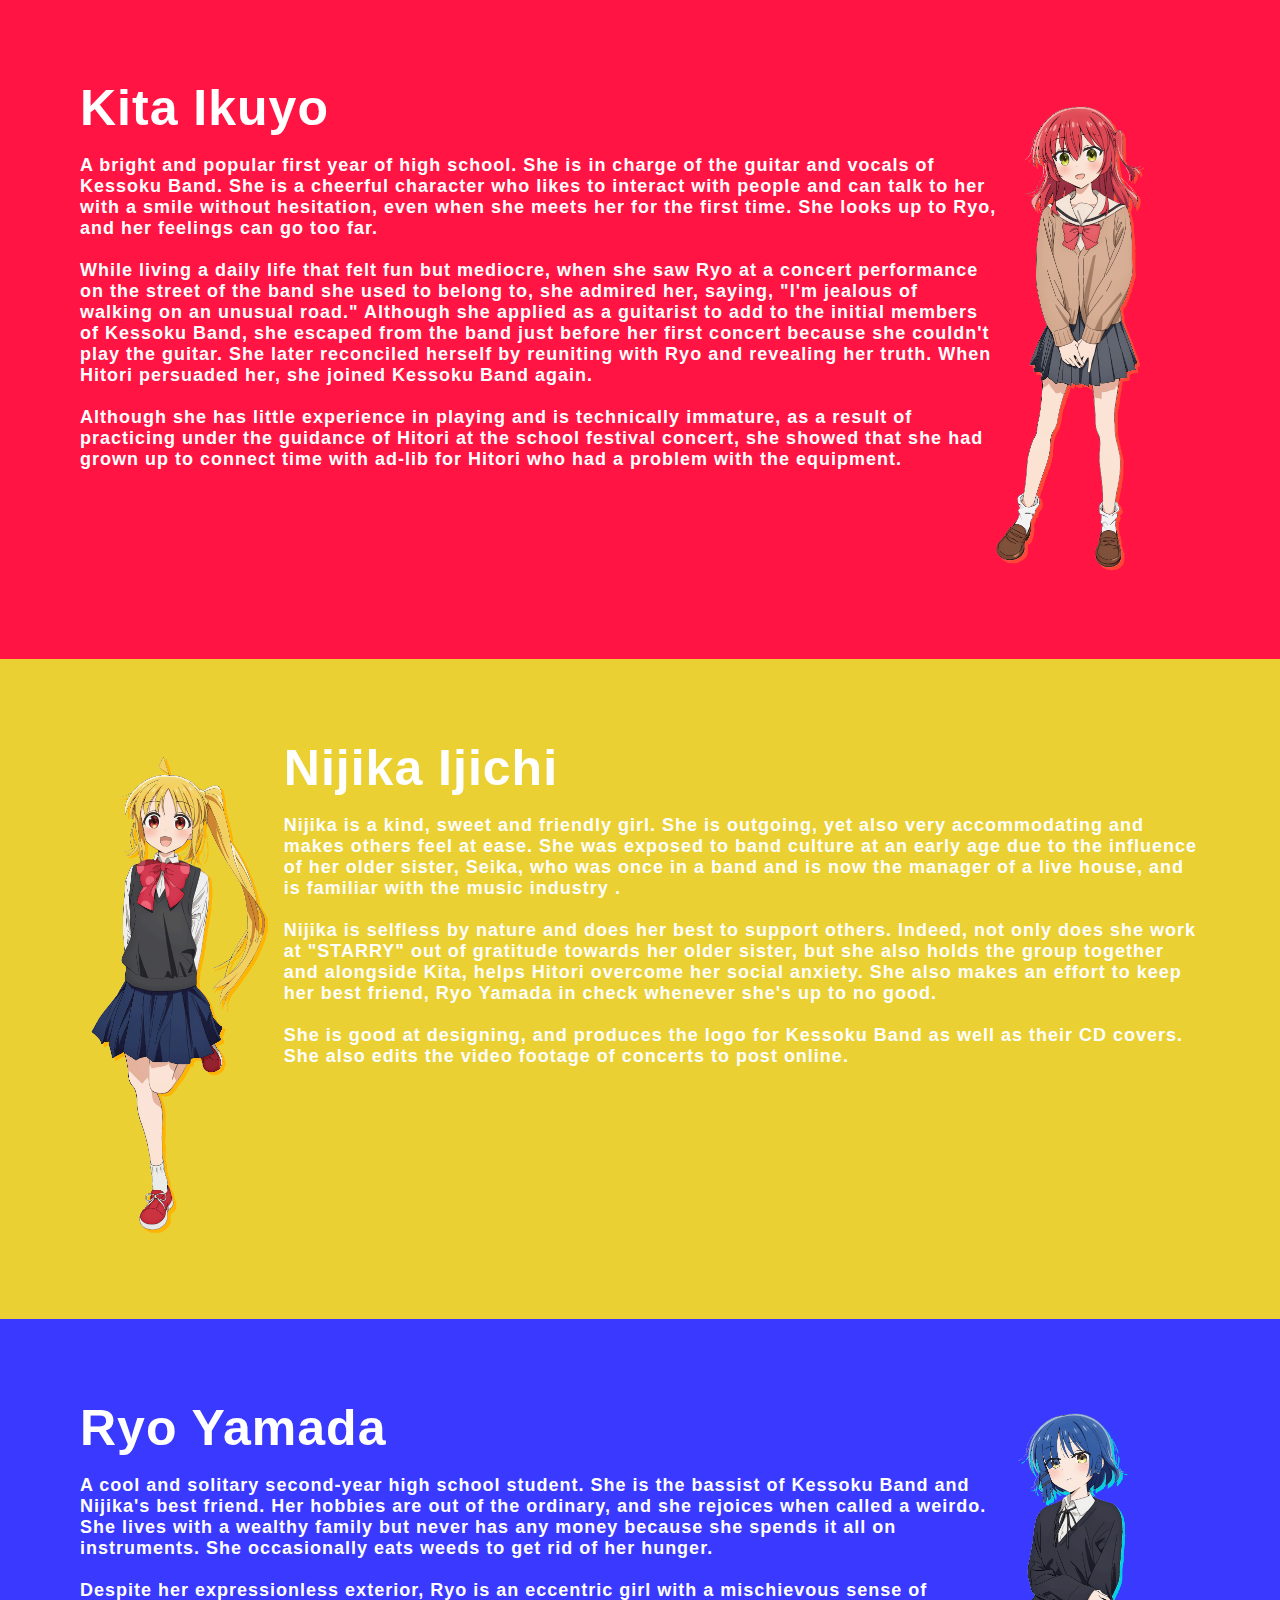
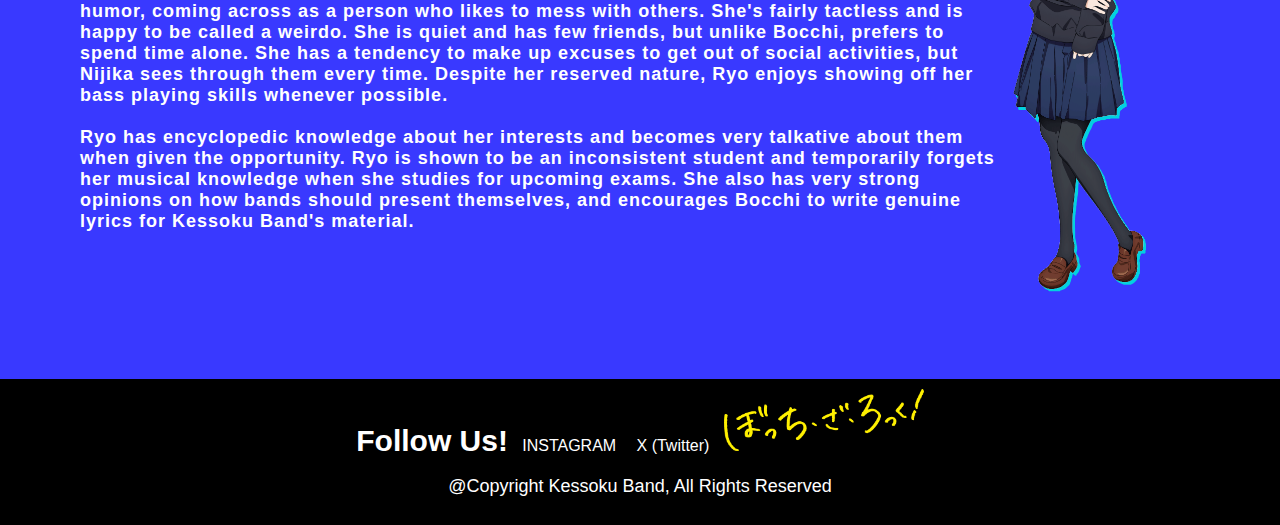
==== commit f9cf9fbe: "s" ====
--- a/index.html
+++ b/index.html
@@ -48,7 +48,7 @@
                 <h3>Our Band</h3>
             </div>
             <div class="bocchi-container">
-                <img src="https://static.wikia.nocookie.net/bocchi-the-rock/images/9/98/Hitori_Gotoh_Character_Design_2.png/revision/latest?cb=20220915114341">
+                <img src="images/Hitori_Gotoh_Character_Design_2.png">
                 <strong style="font-size: 50px; letter-spacing: 1px; color: white; font-family: Impact, Haettenschweiler, 'Arial Narrow Bold', sans-serif;">Hitori Gotou
                     <p>
                         Hitori is an extremely introverted first year student of high school, often referred by her bandmates as Bocchi-chan. With high social anxiety, making it very difficult for her to talk to strangers. She often tries to avoid interactions, even performing her first live house show from inside a cardboard mango box. Because of her introversion, she rarely goes outside and instead spends most of her time at home, playing the guitar alone in a dark closet.
@@ -58,7 +58,7 @@
                 </strong>
             </div>
             <div class="kita-container">
-                <img src="https://static.wikia.nocookie.net/bocchi-the-rock/images/a/a8/Ikuyo_Kita_Character_Design_2.png/revision/latest?cb=20220915114342">
+                <img src="images/Ikuyo_Kita_Character_Design_2.png">
                 <strong style="font-size: 50px; letter-spacing: 1px; color: white; font-family: Impact, Haettenschweiler, 'Arial Narrow Bold', sans-serif;">Kita Ikuyo
                     <p>
                         A bright and popular first year of high school. She is in charge of the guitar and vocals of Kessoku Band. She is a cheerful character who likes to interact with people and can talk to her with a smile without hesitation, even when she meets her for the first time. She looks up to Ryo, and her feelings can go too far.
@@ -72,7 +72,7 @@
                 </strong>
             </div>
             <div class="nijika-container">
-                <img src="https://static.wikia.nocookie.net/bocchi-the-rock/images/9/92/Nijika_Ijichi_Character_Design_2.png/revision/latest?cb=20220915114343">
+                <img src="images/Nijika_Ijichi_Character_Design_2.png">
                 <strong style="font-size: 50px; letter-spacing: 1px; color: white; font-family: Impact, Haettenschweiler, 'Arial Narrow Bold', sans-serif;">Nijika Ijichi
                     <p>
                         Nijika is a kind, sweet and friendly girl. She is outgoing, yet also very accommodating and makes others feel at ease. She was exposed to band culture at an early age due to the influence of her older sister, Seika, who was once in a band and is now the manager of a live house, and is familiar with the music industry .
@@ -85,7 +85,7 @@
                 </strong>
             </div>
             <div class="ryo-container">
-                <img src="https://static.wikia.nocookie.net/bocchi-the-rock/images/4/4a/Ryo_Yamada_Character_Design_2.png/revision/latest?cb=20220915114345">
+                <img src="images/Ryo_Yamada_Character_Design_2.png">
                 <strong style="font-size: 50px;letter-spacing: 1px; color: white; font-family: Impact, Haettenschweiler, 'Arial Narrow Bold', sans-serif;">Ryo Yamada
                     <p>
                         A cool and solitary second-year high school student. She is the bassist of Kessoku Band and Nijika's best friend. Her hobbies are out of the ordinary, and she rejoices when called a weirdo. She lives with a wealthy family but never has any money because she spends it all on instruments. She occasionally eats weeds to get rid of her hunger.
@@ -108,7 +108,7 @@
                     <a href="https://x.com/btr_anime">
                         <button class="twitter">X (Twitter)</button>
                     </a>
-                    <img src="https://upload.wikimedia.org/wikipedia/commons/thumb/a/a8/Bocchi_the_Rock%21_logo.svg/1280px-Bocchi_the_Rock%21_logo.svg.png" 
+                    <img src="images/Bocchi_the_Rock!_logo.png" 
                     style="width: 200px; height: auto;">
                 </b>
                 <p style="color: white;">@Copyright Kessoku Band, All Rights Reserved</p>
